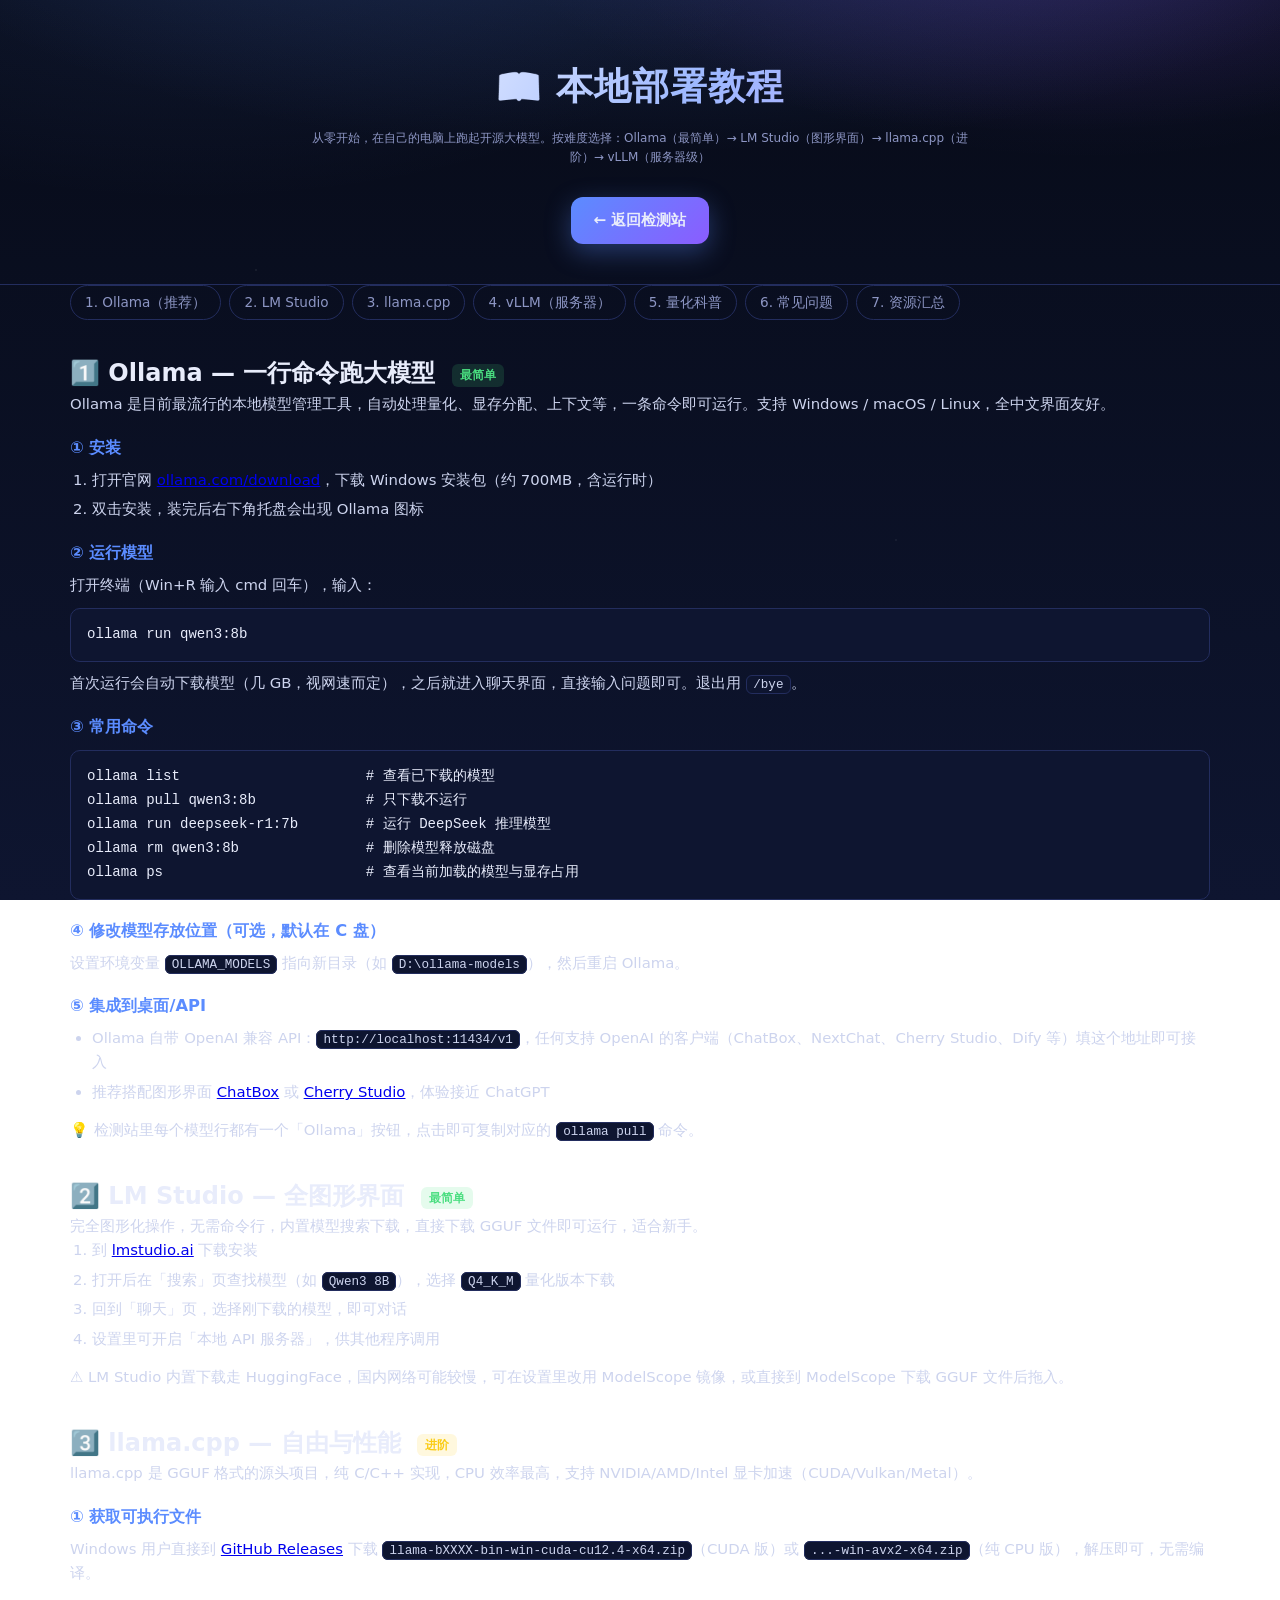
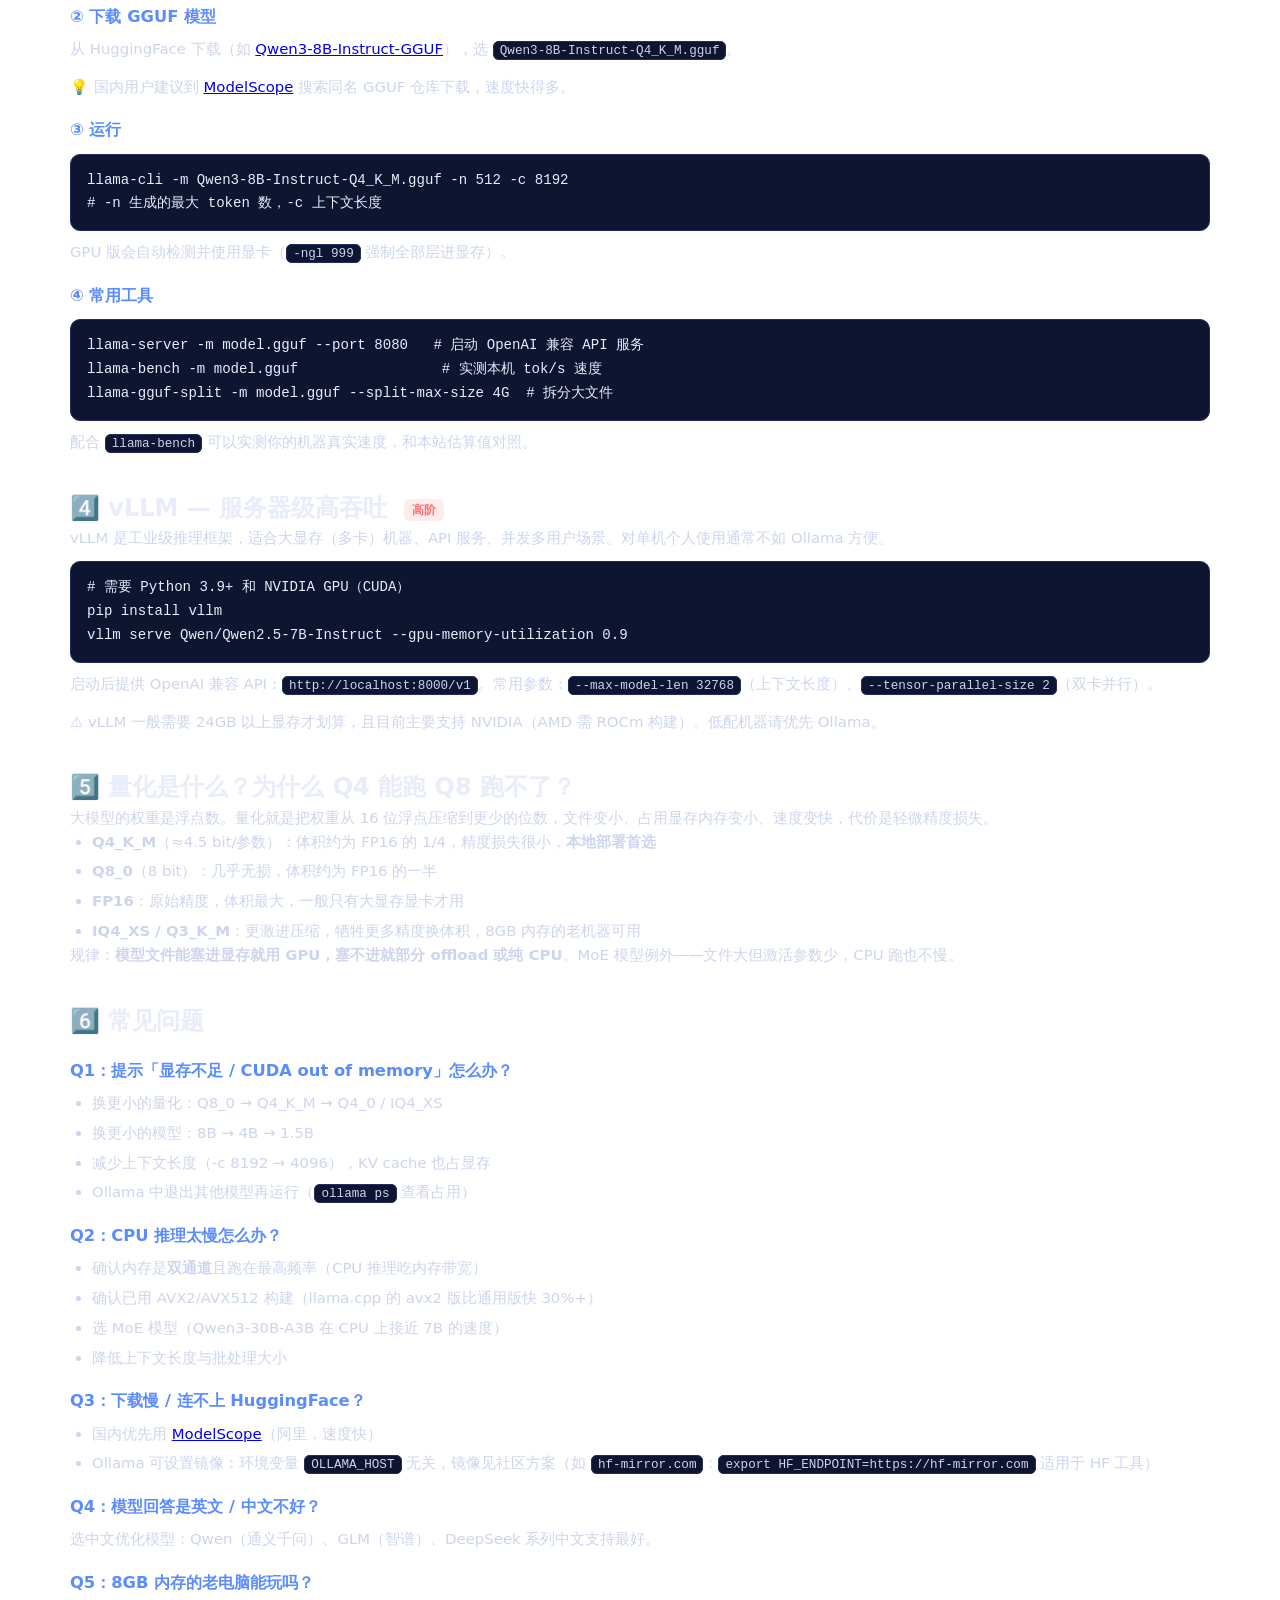
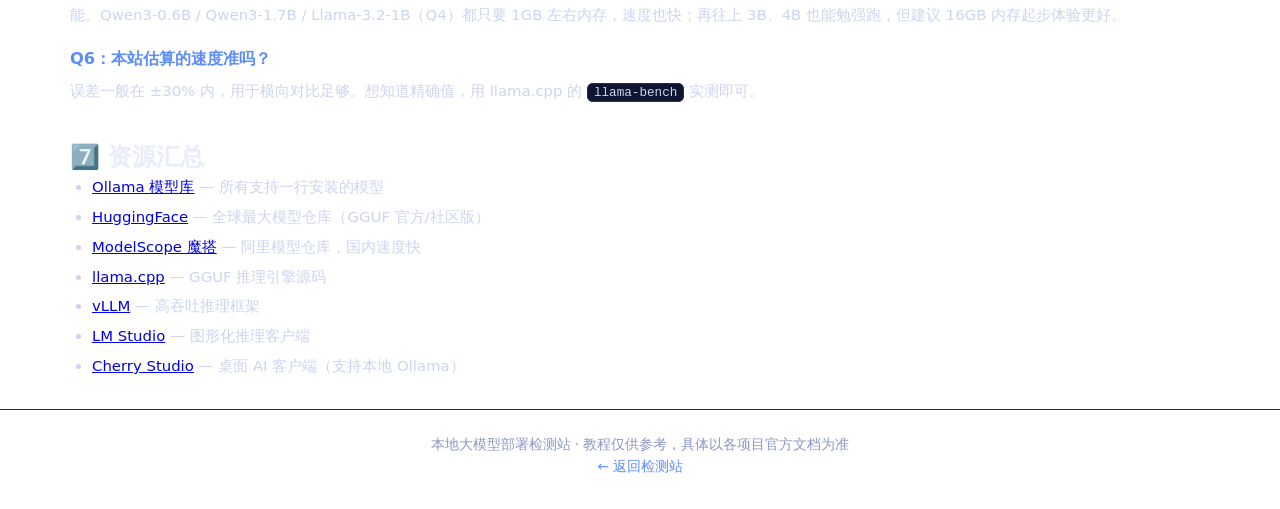
==== tutorials.html @ 951762ef "deploy: local-llm-check 站点" ====
<!DOCTYPE html>
<html lang="zh-CN">
<head>
<meta charset="UTF-8">
<meta name="viewport" content="width=device-width, initial-scale=1.0">
<title>本地部署教程 · 本地大模型部署检测站</title>
<meta name="description" content="开源大模型本地部署教程：Ollama、LM Studio、llama.cpp、vLLM 详细步骤，含量化科普与常见问题">
<link rel="stylesheet" href="css/style.css">
</head>
<body>

<header class="hero">
  <div class="wrap">
    <h1>📖 本地部署教程</h1>
    <p class="sub">从零开始，在自己的电脑上跑起开源大模型。按难度选择：Ollama（最简单）→ LM Studio（图形界面）→ llama.cpp（进阶）→ vLLM（服务器级）</p>
    <div class="hero-actions">
      <a class="btn primary" href="index.html">← 返回检测站</a>
    </div>
  </div>
</header>

<main class="wrap tutorial">

  <nav class="toc">
    <a href="#ollama">1. Ollama（推荐）</a>
    <a href="#lmstudio">2. LM Studio</a>
    <a href="#llamacpp">3. llama.cpp</a>
    <a href="#vllm">4. vLLM（服务器）</a>
    <a href="#quant">5. 量化科普</a>
    <a href="#faq">6. 常见问题</a>
    <a href="#links">7. 资源汇总</a>
  </nav>

  <!-- ================= Ollama ================= -->
  <section id="ollama">
    <h2>1️⃣ Ollama — 一行命令跑大模型 <span class="tag easy">最简单</span></h2>
    <p>Ollama 是目前最流行的本地模型管理工具，自动处理量化、显存分配、上下文等，一条命令即可运行。支持 Windows / macOS / Linux，全中文界面友好。</p>

    <h3>① 安装</h3>
    <ol>
      <li>打开官网 <a href="https://ollama.com/download" target="_blank" rel="noopener">ollama.com/download</a>，下载 Windows 安装包（约 700MB，含运行时）</li>
      <li>双击安装，装完后右下角托盘会出现 Ollama 图标</li>
    </ol>

    <h3>② 运行模型</h3>
    <p>打开终端（Win+R 输入 cmd 回车），输入：</p>
    <pre>ollama run qwen3:8b</pre>
    <p>首次运行会自动下载模型（几 GB，视网速而定），之后就进入聊天界面，直接输入问题即可。退出用 <code>/bye</code>。</p>

    <h3>③ 常用命令</h3>
    <pre>ollama list                      # 查看已下载的模型
ollama pull qwen3:8b             # 只下载不运行
ollama run deepseek-r1:7b        # 运行 DeepSeek 推理模型
ollama rm qwen3:8b               # 删除模型释放磁盘
ollama ps                        # 查看当前加载的模型与显存占用</pre>

    <h3>④ 修改模型存放位置（可选，默认在 C 盘）</h3>
    <p>设置环境变量 <code>OLLAMA_MODELS</code> 指向新目录（如 <code>D:\ollama-models</code>），然后重启 Ollama。</p>

    <h3>⑤ 集成到桌面/API</h3>
    <ul>
      <li>Ollama 自带 OpenAI 兼容 API：<code>http://localhost:11434/v1</code>，任何支持 OpenAI 的客户端（ChatBox、NextChat、Cherry Studio、Dify 等）填这个地址即可接入</li>
      <li>推荐搭配图形界面 <a href="https://chatboxai.app/zh" target="_blank" rel="noopener">ChatBox</a> 或 <a href="https://github.com/CherryHQ/cherry-studio" target="_blank" rel="noopener">Cherry Studio</a>，体验接近 ChatGPT</li>
    </ul>
    <p class="hint">💡 检测站里每个模型行都有一个「Ollama」按钮，点击即可复制对应的 <code>ollama pull</code> 命令。</p>
  </section>

  <!-- ================= LM Studio ================= -->
  <section id="lmstudio">
    <h2>2️⃣ LM Studio — 全图形界面 <span class="tag easy">最简单</span></h2>
    <p>完全图形化操作，无需命令行，内置模型搜索下载，直接下载 GGUF 文件即可运行，适合新手。</p>
    <ol>
      <li>到 <a href="https://lmstudio.ai/" target="_blank" rel="noopener">lmstudio.ai</a> 下载安装</li>
      <li>打开后在「搜索」页查找模型（如 <code>Qwen3 8B</code>），选择 <code>Q4_K_M</code> 量化版本下载</li>
      <li>回到「聊天」页，选择刚下载的模型，即可对话</li>
      <li>设置里可开启「本地 API 服务器」，供其他程序调用</li>
    </ol>
    <p class="hint">⚠️ LM Studio 内置下载走 HuggingFace，国内网络可能较慢，可在设置里改用 ModelScope 镜像，或直接到 ModelScope 下载 GGUF 文件后拖入。</p>
  </section>

  <!-- ================= llama.cpp ================= -->
  <section id="llamacpp">
    <h2>3️⃣ llama.cpp — 自由与性能 <span class="tag mid">进阶</span></h2>
    <p>llama.cpp 是 GGUF 格式的源头项目，纯 C/C++ 实现，CPU 效率最高，支持 NVIDIA/AMD/Intel 显卡加速（CUDA/Vulkan/Metal）。</p>

    <h3>① 获取可执行文件</h3>
    <p>Windows 用户直接到 <a href="https://github.com/ggml-org/llama.cpp/releases" target="_blank" rel="noopener">GitHub Releases</a> 下载 <code>llama-bXXXX-bin-win-cuda-cu12.4-x64.zip</code>（CUDA 版）或 <code>...-win-avx2-x64.zip</code>（纯 CPU 版），解压即可，无需编译。</p>

    <h3>② 下载 GGUF 模型</h3>
    <p>从 HuggingFace 下载（如 <a href="https://huggingface.co/Qwen/Qwen3-8B-Instruct-GGUF" target="_blank" rel="noopener">Qwen3-8B-Instruct-GGUF</a>），选 <code>Qwen3-8B-Instruct-Q4_K_M.gguf</code>。</p>
    <p class="hint">💡 国内用户建议到 <a href="https://modelscope.cn" target="_blank" rel="noopener">ModelScope</a> 搜索同名 GGUF 仓库下载，速度快得多。</p>

    <h3>③ 运行</h3>
    <pre>llama-cli -m Qwen3-8B-Instruct-Q4_K_M.gguf -n 512 -c 8192
# -n 生成的最大 token 数，-c 上下文长度</pre>
    <p>GPU 版会自动检测并使用显卡（<code>-ngl 999</code> 强制全部层进显存）。</p>

    <h3>④ 常用工具</h3>
    <pre>llama-server -m model.gguf --port 8080   # 启动 OpenAI 兼容 API 服务
llama-bench -m model.gguf                 # 实测本机 tok/s 速度
llama-gguf-split -m model.gguf --split-max-size 4G  # 拆分大文件</pre>
    <p>配合 <code>llama-bench</code> 可以实测你的机器真实速度，和本站估算值对照。</p>
  </section>

  <!-- ================= vLLM ================= -->
  <section id="vllm">
    <h2>4️⃣ vLLM — 服务器级高吞吐 <span class="tag hard">高阶</span></h2>
    <p>vLLM 是工业级推理框架，适合大显存（多卡）机器、API 服务、并发多用户场景。对单机个人使用通常不如 Ollama 方便。</p>
    <pre># 需要 Python 3.9+ 和 NVIDIA GPU（CUDA）
pip install vllm
vllm serve Qwen/Qwen2.5-7B-Instruct --gpu-memory-utilization 0.9</pre>
    <p>启动后提供 OpenAI 兼容 API：<code>http://localhost:8000/v1</code>。常用参数：<code>--max-model-len 32768</code>（上下文长度）、<code>--tensor-parallel-size 2</code>（双卡并行）。</p>
    <p class="hint">⚠️ vLLM 一般需要 24GB 以上显存才划算，且目前主要支持 NVIDIA（AMD 需 ROCm 构建）。低配机器请优先 Ollama。</p>
  </section>

  <!-- ================= 量化 ================= -->
  <section id="quant">
    <h2>5️⃣ 量化是什么？为什么 Q4 能跑 Q8 跑不了？</h2>
    <p>大模型的权重是浮点数。量化就是把权重从 16 位浮点压缩到更少的位数，文件变小、占用显存内存变小、速度变快，代价是轻微精度损失。</p>
    <ul>
      <li><b>Q4_K_M</b>（≈4.5 bit/参数）：体积约为 FP16 的 1/4，精度损失很小，<b>本地部署首选</b></li>
      <li><b>Q8_0</b>（8 bit）：几乎无损，体积约为 FP16 的一半</li>
      <li><b>FP16</b>：原始精度，体积最大，一般只有大显存显卡才用</li>
      <li><b>IQ4_XS / Q3_K_M</b>：更激进压缩，牺牲更多精度换体积，8GB 内存的老机器可用</li>
    </ul>
    <p>规律：<b>模型文件能塞进显存就用 GPU，塞不进就部分 offload 或纯 CPU</b>。MoE 模型例外——文件大但激活参数少，CPU 跑也不慢。</p>
  </section>

  <!-- ================= FAQ ================= -->
  <section id="faq">
    <h2>6️⃣ 常见问题</h2>
    <h3>Q1：提示「显存不足 / CUDA out of memory」怎么办？</h3>
    <ul>
      <li>换更小的量化：Q8_0 → Q4_K_M → Q4_0 / IQ4_XS</li>
      <li>换更小的模型：8B → 4B → 1.5B</li>
      <li>减少上下文长度（-c 8192 → 4096），KV cache 也占显存</li>
      <li>Ollama 中退出其他模型再运行（<code>ollama ps</code> 查看占用）</li>
    </ul>
    <h3>Q2：CPU 推理太慢怎么办？</h3>
    <ul>
      <li>确认内存是<b>双通道</b>且跑在最高频率（CPU 推理吃内存带宽）</li>
      <li>确认已用 AVX2/AVX512 构建（llama.cpp 的 avx2 版比通用版快 30%+）</li>
      <li>选 MoE 模型（Qwen3-30B-A3B 在 CPU 上接近 7B 的速度）</li>
      <li>降低上下文长度与批处理大小</li>
    </ul>
    <h3>Q3：下载慢 / 连不上 HuggingFace？</h3>
    <ul>
      <li>国内优先用 <a href="https://modelscope.cn" target="_blank" rel="noopener">ModelScope</a>（阿里，速度快）</li>
      <li>Ollama 可设置镜像：环境变量 <code>OLLAMA_HOST</code> 无关，镜像见社区方案（如 <code>hf-mirror.com</code>：<code>export HF_ENDPOINT=https://hf-mirror.com</code> 适用于 HF 工具）</li>
    </ul>
    <h3>Q4：模型回答是英文 / 中文不好？</h3>
    <p>选中文优化模型：Qwen（通义千问）、GLM（智谱）、DeepSeek 系列中文支持最好。</p>
    <h3>Q5：8GB 内存的老电脑能玩吗？</h3>
    <p>能。Qwen3-0.6B / Qwen3-1.7B / Llama-3.2-1B（Q4）都只要 1GB 左右内存，速度也快；再往上 3B、4B 也能勉强跑，但建议 16GB 内存起步体验更好。</p>
    <h3>Q6：本站估算的速度准吗？</h3>
    <p>误差一般在 ±30% 内，用于横向对比足够。想知道精确值，用 llama.cpp 的 <code>llama-bench</code> 实测即可。</p>
  </section>

  <!-- ================= 资源 ================= -->
  <section id="links">
    <h2>7️⃣ 资源汇总</h2>
    <ul>
      <li><a href="https://ollama.com/library" target="_blank" rel="noopener">Ollama 模型库</a> — 所有支持一行安装的模型</li>
      <li><a href="https://huggingface.co/models" target="_blank" rel="noopener">HuggingFace</a> — 全球最大模型仓库（GGUF 官方/社区版）</li>
      <li><a href="https://modelscope.cn" target="_blank" rel="noopener">ModelScope 魔搭</a> — 阿里模型仓库，国内速度快</li>
      <li><a href="https://github.com/ggml-org/llama.cpp" target="_blank" rel="noopener">llama.cpp</a> — GGUF 推理引擎源码</li>
      <li><a href="https://github.com/vllm-project/vllm" target="_blank" rel="noopener">vLLM</a> — 高吞吐推理框架</li>
      <li><a href="https://lmstudio.ai/" target="_blank" rel="noopener">LM Studio</a> — 图形化推理客户端</li>
      <li><a href="https://github.com/CherryHQ/cherry-studio" target="_blank" rel="noopener">Cherry Studio</a> — 桌面 AI 客户端（支持本地 Ollama）</li>
    </ul>
  </section>

</main>

<footer>
  <div class="wrap">
    <p>本地大模型部署检测站 · 教程仅供参考，具体以各项目官方文档为准</p>
    <p><a href="index.html">← 返回检测站</a></p>
  </div>
</footer>

</body>
</html>
---- css/style.css ----
/* ============================================================
 * 本地大模型部署检测站 — 深色主题 v2（精致化）
 * ============================================================ */
:root {
  --bg: #070b18;
  --bg2: #0e1530;
  --card: #121a38;
  --card2: #17204a;
  --border: #232d5e;
  --text: #e8ecfb;
  --muted: #8d96c4;
  --accent: #5b8cff;
  --accent2: #8b5cff;
  --green: #4ade80;
  --yellow: #facc15;
  --red: #f87171;
  --radius: 14px;
  --glow: 0 8px 30px rgba(0, 0, 0, 0.35);
}

* { box-sizing: border-box; margin: 0; padding: 0; }

html { scroll-behavior: smooth; }

body {
  font-family: "Segoe UI", "Microsoft YaHei", system-ui, -apple-system, sans-serif;
  background:
    radial-gradient(1000px 500px at 15% -100px, rgba(91, 140, 255, 0.12), transparent 60%),
    radial-gradient(800px 400px at 85% -80px, rgba(139, 92, 255, 0.10), transparent 60%),
    radial-gradient(2px 2px at 20% 30%, rgba(255,255,255,0.06) 40%, transparent 40%),
    radial-gradient(2px 2px at 70% 60%, rgba(255,255,255,0.05) 40%, transparent 40%),
    linear-gradient(180deg, var(--bg) 0%, var(--bg2) 100%);
  background-attachment: fixed;
  color: var(--text);
  line-height: 1.6;
  min-height: 100vh;
}

::selection { background: rgba(91, 140, 255, 0.35); }

/* 自定义滚动条 */
::-webkit-scrollbar { width: 10px; height: 10px; }
::-webkit-scrollbar-track { background: var(--bg); }
::-webkit-scrollbar-thumb { background: #2c386e; border-radius: 6px; border: 2px solid var(--bg); }
::-webkit-scrollbar-thumb:hover { background: var(--accent); }

.wrap { max-width: 1180px; margin: 0 auto; padding: 0 20px; }

/* ---------- 头部 ---------- */
.hero {
  background:
    radial-gradient(1200px 420px at 50% -120px, rgba(91, 140, 255, 0.22), transparent 65%),
    radial-gradient(900px 320px at 82% -60px, rgba(139, 92, 255, 0.18), transparent 60%);
  border-bottom: 1px solid var(--border);
  padding: 58px 0 40px;
  text-align: center;
  position: relative;
  overflow: hidden;
}
.hero::after {
  content: "";
  position: absolute;
  left: 50%; bottom: -1px;
  transform: translateX(-50%);
  width: 70%; height: 1px;
  background: linear-gradient(90deg, transparent, rgba(91,140,255,0.6), rgba(139,92,255,0.6), transparent);
}
.hero h1 {
  font-size: 2.3rem;
  letter-spacing: 1px;
  background: linear-gradient(120deg, #ffffff 20%, #9db8ff 55%, #c3a8ff 90%);
  -webkit-background-clip: text;
  background-clip: text;
  -webkit-text-fill-color: transparent;
}
.hero .sub { color: var(--muted); margin: 12px auto 30px; max-width: 660px; }
.hero-actions { display: flex; gap: 12px; justify-content: center; flex-wrap: wrap; }
.status { margin-top: 16px; color: var(--green); font-size: 0.92rem; min-height: 1.4em; }
.bench-result { margin-top: 8px; color: var(--muted); font-size: 0.85rem; }

/* ---------- 按钮 ---------- */
.btn {
  display: inline-block;
  border: 1px solid var(--border);
  background: var(--card);
  color: var(--text);
  padding: 11px 22px;
  border-radius: 12px;
  font-size: 0.95rem;
  cursor: pointer;
  text-decoration: none;
  transition: all 0.18s ease;
  box-shadow: var(--glow);
}
.btn:hover { border-color: var(--accent); transform: translateY(-2px); box-shadow: 0 10px 34px rgba(91, 140, 255, 0.18); }
.btn:active { transform: translateY(0); }
.btn.primary {
  background: linear-gradient(135deg, var(--accent), var(--accent2));
  border: none; font-weight: 600;
  box-shadow: 0 8px 26px rgba(91, 140, 255, 0.35);
}
.btn.primary:hover { filter: brightness(1.12); box-shadow: 0 12px 34px rgba(91, 140, 255, 0.45); }
.btn.primary:disabled { opacity: 0.6; cursor: wait; transform: none; filter: none; }
.btn.ghost { background: rgba(18, 26, 56, 0.6); }

/* ---------- 卡片 ---------- */
.card {
  background: linear-gradient(180deg, var(--card) 0%, var(--card2) 100%);
  border: 1px solid var(--border);
  border-radius: var(--radius);
  padding: 26px 28px;
  margin: 22px 0;
  box-shadow: var(--glow);
  transition: border-color 0.2s;
}
.card:hover { border-color: rgba(91, 140, 255, 0.45); }
.card h2 { font-size: 1.25rem; margin-bottom: 16px; display: flex; align-items: center; gap: 8px; }
.card h2::after {
  content: "";
  flex: 1; height: 1px;
  background: linear-gradient(90deg, rgba(91,140,255,0.4), transparent);
  margin-left: 8px;
}

/* ---------- 推荐横幅 ---------- */
.rec-grid { display: grid; grid-template-columns: repeat(auto-fit, minmax(250px, 1fr)); gap: 14px; }
.rec-card {
  position: relative;
  background: var(--bg2);
  border: 1px solid var(--border);
  border-radius: 12px;
  padding: 16px 18px;
  overflow: hidden;
  transition: transform 0.18s, border-color 0.18s;
}
.rec-card:hover { transform: translateY(-3px); border-color: var(--accent); }
.rec-card::before {
  content: "";
  position: absolute; inset: 0 0 auto 0; height: 3px;
  background: linear-gradient(90deg, var(--accent), var(--accent2));
  opacity: 0.8;
}
.rec-card .rec-title { font-weight: 700; font-size: 1rem; display: flex; align-items: center; gap: 8px; }
.rec-card .rec-why { color: var(--muted); font-size: 0.78rem; margin: 4px 0 8px; }
.rec-card .rec-speed { font-size: 1.15rem; font-weight: 700; color: var(--green); font-variant-numeric: tabular-nums; }
.rec-card .rec-links { margin-top: 10px; display: flex; gap: 6px; flex-wrap: wrap; }
.rec-card.warn { border-color: rgba(250, 204, 21, 0.5); }
.rec-card.warn::before { background: linear-gradient(90deg, var(--yellow), var(--red)); }

/* ---------- 检测结果 ---------- */
.spec-grid {
  display: grid;
  grid-template-columns: repeat(auto-fit, minmax(170px, 1fr));
  gap: 12px;
}
.spec {
  background: var(--bg2);
  border: 1px solid var(--border);
  border-radius: 12px;
  padding: 13px 15px;
  transition: border-color 0.2s;
}
.spec:hover { border-color: rgba(91, 140, 255, 0.4); }
.spec .k { font-size: 0.78rem; color: var(--muted); margin-bottom: 4px; letter-spacing: 0.5px; }
.spec .v { font-size: 0.95rem; word-break: break-all; }

.hint { color: var(--muted); font-size: 0.85rem; margin-top: 14px; }
.hint b { color: var(--text); }

/* ---------- 手动修正 ---------- */
.manual { margin-top: 16px; border-top: 1px dashed var(--border); padding-top: 14px; }
.manual summary { cursor: pointer; color: var(--accent); font-size: 0.95rem; }
.manual summary:hover { color: #9db8ff; }
.manual-grid {
  display: grid;
  grid-template-columns: repeat(auto-fit, minmax(180px, 1fr));
  gap: 12px;
  margin-top: 14px;
}
.manual-grid label { display: flex; flex-direction: column; gap: 6px; font-size: 0.85rem; color: var(--muted); }
.manual-grid input, .manual-grid select {
  background: var(--bg2);
  border: 1px solid var(--border);
  color: var(--text);
  border-radius: 10px;
  padding: 8px 10px;
  font-size: 0.95rem;
  outline: none;
  transition: border-color 0.15s;
}
.manual-grid input:focus, .manual-grid select:focus { border-color: var(--accent); }
.manual-apply { align-self: end; }

/* ---------- 工具栏 ---------- */
.toolbar { display: flex; flex-wrap: wrap; gap: 12px; align-items: center; margin-bottom: 16px; }
.quant-tabs { display: flex; gap: 6px; flex-wrap: wrap; }
.quant-tab {
  padding: 6px 13px;
  border: 1px solid var(--border);
  border-radius: 999px;
  font-size: 0.82rem;
  cursor: pointer;
  color: var(--muted);
  transition: all 0.15s;
  user-select: none;
}
.quant-tab:hover { color: var(--text); border-color: var(--accent); }
.quant-tab.active {
  background: linear-gradient(135deg, var(--accent), var(--accent2));
  color: #fff; border-color: transparent;
  box-shadow: 0 4px 16px rgba(91, 140, 255, 0.35);
}
.filters { display: flex; gap: 6px; flex-wrap: wrap; }
.chip {
  padding: 5px 13px;
  border-radius: 999px;
  font-size: 0.82rem;
  cursor: pointer;
  border: 1px solid var(--border);
  color: var(--muted);
  transition: all 0.15s;
  user-select: none;
}
.chip:hover { color: var(--text); border-color: var(--accent); }
.chip.active {
  background: var(--accent);
  color: #fff; border-color: transparent;
  box-shadow: 0 4px 14px rgba(91, 140, 255, 0.3);
}
.toolbar-right { margin-left: auto; display: flex; gap: 8px; }
.toolbar-right input, .toolbar-right select {
  background: var(--bg2);
  border: 1px solid var(--border);
  color: var(--text);
  border-radius: 10px;
  padding: 8px 12px;
  font-size: 0.9rem;
  outline: none;
  transition: border-color 0.15s;
}
.toolbar-right input:focus, .toolbar-right select:focus { border-color: var(--accent); }

/* ---------- 表格 ---------- */
.table-scroll { overflow-x: auto; border-radius: 10px; border: 1px solid var(--border); }
table { width: 100%; border-collapse: collapse; min-width: 920px; font-size: 0.9rem; }
th {
  text-align: left;
  color: var(--muted);
  font-weight: 500;
  font-size: 0.78rem;
  padding: 11px 12px;
  background: rgba(14, 21, 48, 0.8);
  border-bottom: 1px solid var(--border);
  white-space: nowrap;
  position: sticky; top: 0;
}
td { padding: 12px; border-bottom: 1px solid rgba(35, 45, 94, 0.45); vertical-align: top; }
tbody tr:nth-child(even) { background: rgba(14, 21, 48, 0.35); }
tbody tr { transition: background 0.12s; }
tbody tr:hover { background: rgba(91, 140, 255, 0.09); }
tr[data-level="red"] td { opacity: 0.5; }
tr[data-level="yellow"] td { opacity: 0.85; }

.m-name { font-weight: 600; white-space: nowrap; }
.moe {
  background: linear-gradient(135deg, var(--accent), var(--accent2));
  color: #fff; font-size: 0.66rem; padding: 1px 6px; border-radius: 6px; vertical-align: 1px;
}
.m-note { font-weight: 400; color: var(--muted); font-size: 0.76rem; margin-top: 3px; white-space: normal; max-width: 240px; }
.sub { color: var(--muted); font-size: 0.75rem; }
.num { white-space: nowrap; }
.speed-num { font-size: 1.1rem; font-weight: 700; color: var(--green); font-variant-numeric: tabular-nums; }

.badge {
  display: inline-block;
  padding: 2px 9px;
  border-radius: 999px;
  font-size: 0.76rem;
  font-weight: 600;
  white-space: nowrap;
}
.badge.green { background: rgba(74, 222, 128, 0.14); color: var(--green); border: 1px solid rgba(74, 222, 128, 0.3); }
.badge.yellow { background: rgba(250, 204, 21, 0.14); color: var(--yellow); border: 1px solid rgba(250, 204, 21, 0.3); }
.badge.red { background: rgba(248, 113, 113, 0.14); color: var(--red); border: 1px solid rgba(248, 113, 113, 0.3); }
.reason { color: var(--muted); font-size: 0.74rem; margin-top: 3px; max-width: 230px; }

.btn-link {
  display: inline-block;
  margin: 2px 3px 2px 0;
  padding: 4px 10px;
  border-radius: 8px;
  border: 1px solid var(--border);
  background: var(--bg2);
  color: var(--accent);
  font-size: 0.78rem;
  cursor: pointer;
  text-decoration: none;
  white-space: nowrap;
  transition: all 0.15s;
}
.btn-link:hover { border-color: var(--accent); transform: translateY(-1px); }
.btn-link.ms { color: #ff8a5c; }
.btn-link.copy { color: var(--muted); }
.btn-link.copy:hover { color: var(--green); border-color: var(--green); }

.empty { text-align: center; color: var(--muted); padding: 30px !important; }

/* ---------- 图表 ---------- */
.chart { display: flex; flex-direction: column; gap: 8px; }
.bar-row { display: flex; align-items: center; gap: 10px; }
.bar-label { width: 220px; font-size: 0.82rem; white-space: nowrap; overflow: hidden; text-overflow: ellipsis; text-align: right; color: var(--muted); }
.bar-track { flex: 1; background: var(--bg2); border-radius: 6px; height: 18px; overflow: hidden; border: 1px solid rgba(35, 45, 94, 0.6); }
.bar-fill { height: 100%; border-radius: 6px; min-width: 2px; transition: width 0.5s ease; }
.bar-val { width: 64px; font-size: 0.82rem; font-weight: 600; font-variant-numeric: tabular-nums; }

/* ---------- 图例 ---------- */
.legend { list-style: none; display: flex; flex-direction: column; gap: 8px; font-size: 0.92rem; color: var(--text); }
.legend .badge { margin-right: 8px; }
.disclaimer { color: var(--muted); font-size: 0.8rem; margin-top: 16px; }
code { background: var(--bg2); border: 1px solid var(--border); border-radius: 6px; padding: 1px 6px; font-size: 0.85em; }

/* ---------- 页脚 ---------- */
footer {
  border-top: 1px solid var(--border);
  padding: 24px 0 32px;
  margin-top: 30px;
  color: var(--muted);
  font-size: 0.85rem;
  text-align: center;
}
footer a { color: var(--accent); text-decoration: none; }
footer a:hover { color: #9db8ff; }

/* ---------- 教程页 ---------- */
.toc { display: flex; gap: 8px; flex-wrap: wrap; margin-bottom: 20px; }
.toc a {
  padding: 6px 14px;
  border: 1px solid var(--border);
  border-radius: 999px;
  color: var(--muted);
  text-decoration: none;
  font-size: 0.85rem;
  transition: all 0.15s;
}
.toc a:hover { color: var(--accent); border-color: var(--accent); }
.tutorial h2 { margin-top: 34px; }
.tutorial h3 { margin: 18px 0 8px; font-size: 1.02rem; color: var(--accent); }
.tutorial p, .tutorial li { font-size: 0.93rem; color: #cdd4ee; }
.tutorial ol, .tutorial ul { padding-left: 22px; display: flex; flex-direction: column; gap: 6px; }
.tutorial pre {
  background: var(--bg2);
  border: 1px solid var(--border);
  border-radius: 10px;
  padding: 14px 16px;
  overflow-x: auto;
  margin: 10px 0;
  font-size: 0.88rem;
  line-height: 1.7;
}
.tutorial .tag {
  display: inline-block;
  font-size: 0.72rem;
  padding: 2px 8px;
  border-radius: 6px;
  margin-left: 8px;
  vertical-align: 2px;
}
.tag.easy { background: rgba(74, 222, 128, 0.14); color: var(--green); }
.tag.mid { background: rgba(250, 204, 21, 0.14); color: var(--yellow); }
.tag.hard { background: rgba(248, 113, 113, 0.14); color: var(--red); }

@media (max-width: 720px) {
  .hero h1 { font-size: 1.6rem; }
  .bar-label { width: 120px; }
  .toolbar-right { margin-left: 0; width: 100%; }
  .toolbar-right input { flex: 1; }
}
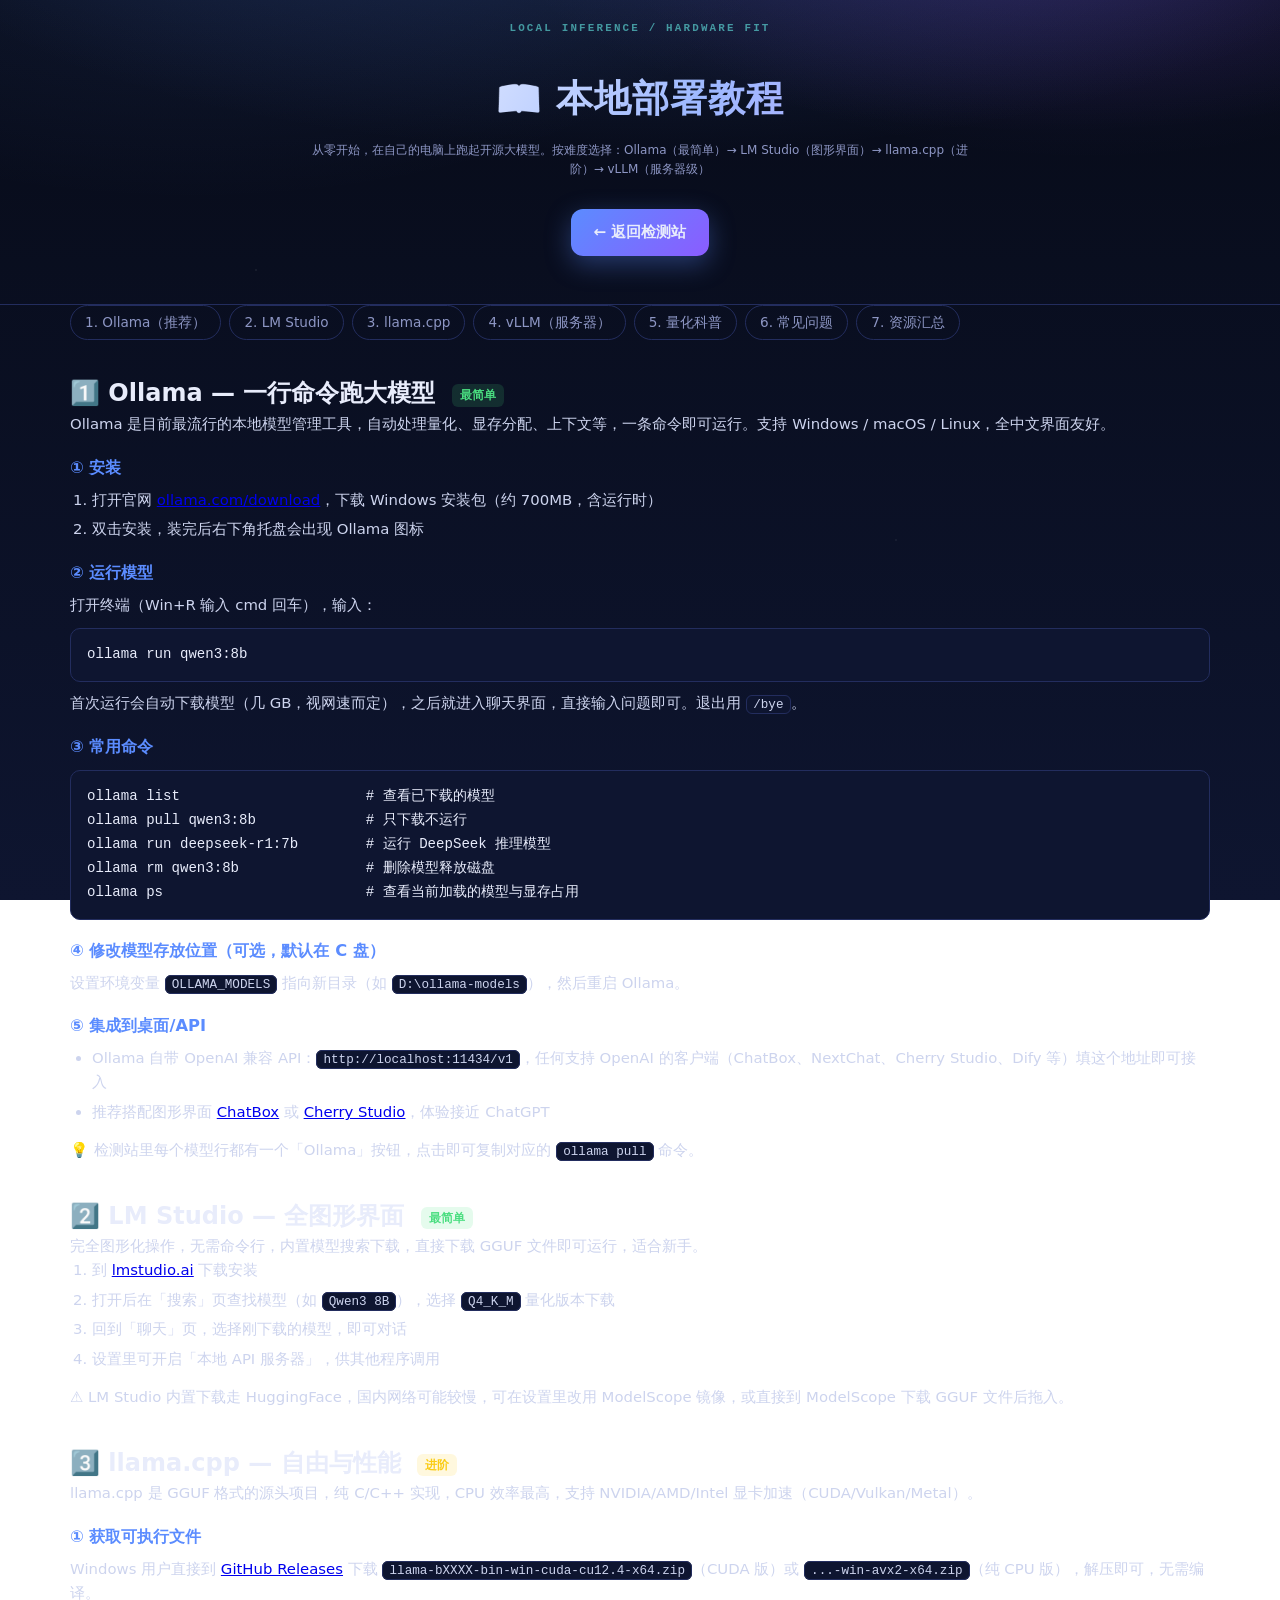
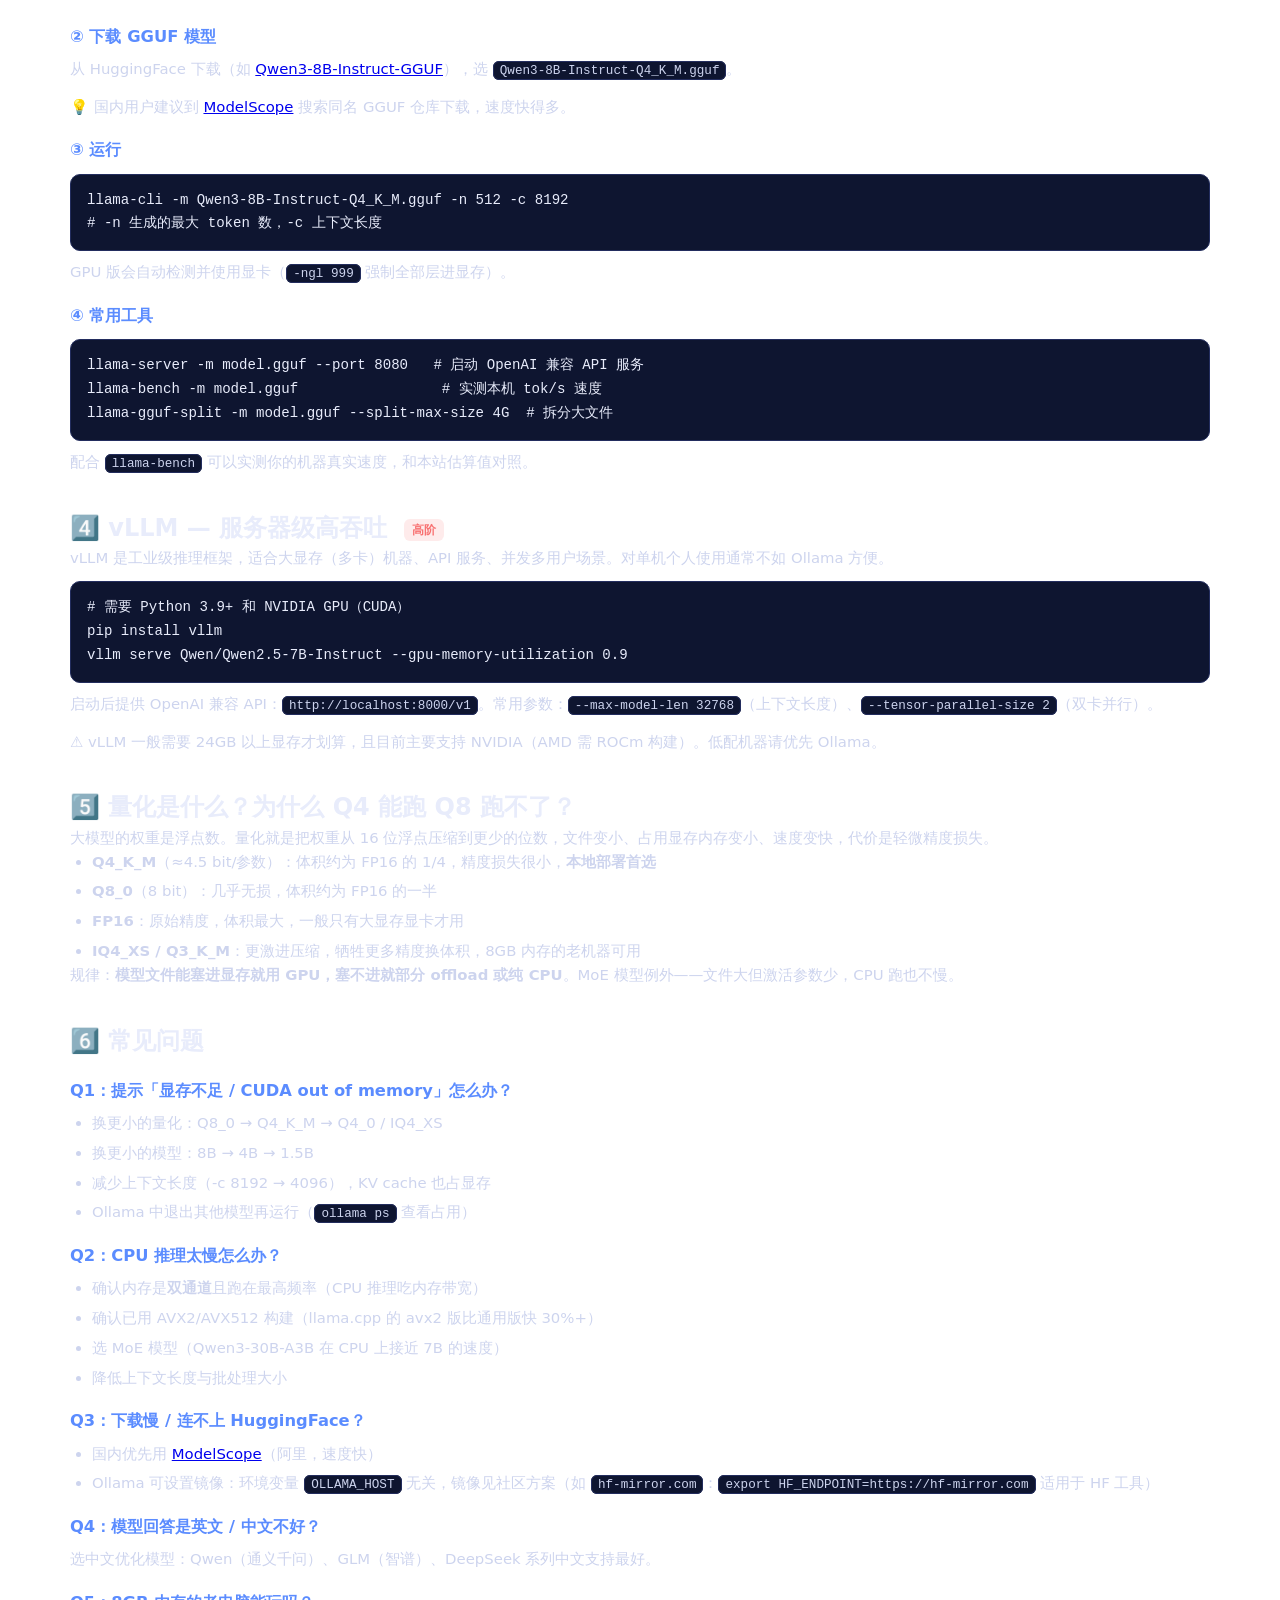
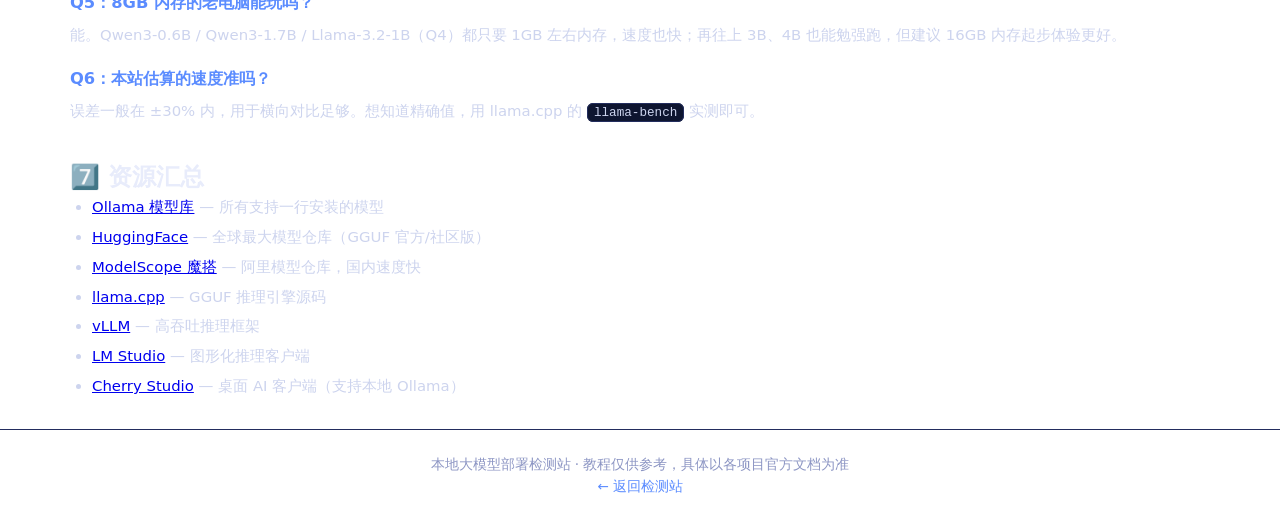
==== commit ff4b654e: "feat: enhance local hardware detection and model catalog" ====
--- a/tutorials.html
+++ b/tutorials.html
@@ -3,6 +3,7 @@
 <head>
 <meta charset="UTF-8">
 <meta name="viewport" content="width=device-width, initial-scale=1.0">
+<link rel="icon" href="data:,">
 <title>本地部署教程 · 本地大模型部署检测站</title>
 <meta name="description" content="开源大模型本地部署教程：Ollama、LM Studio、llama.cpp、vLLM 详细步骤，含量化科普与常见问题">
 <link rel="stylesheet" href="css/style.css">
--- a/css/style.css
+++ b/css/style.css
@@ -11,6 +11,8 @@
   --muted: #8d96c4;
   --accent: #5b8cff;
   --accent2: #8b5cff;
+  --cyan: #63e6e2;
+  --orange: #ff9b62;
   --green: #4ade80;
   --yellow: #facc15;
   --red: #f87171;
@@ -23,7 +25,7 @@
 html { scroll-behavior: smooth; }
 
 body {
-  font-family: "Segoe UI", "Microsoft YaHei", system-ui, -apple-system, sans-serif;
+  font-family: "Aptos", "Segoe UI", "Microsoft YaHei", system-ui, -apple-system, sans-serif;
   background:
     radial-gradient(1000px 500px at 15% -100px, rgba(91, 140, 255, 0.12), transparent 60%),
     radial-gradient(800px 400px at 85% -80px, rgba(139, 92, 255, 0.10), transparent 60%),
@@ -52,10 +54,21 @@
     radial-gradient(1200px 420px at 50% -120px, rgba(91, 140, 255, 0.22), transparent 65%),
     radial-gradient(900px 320px at 82% -60px, rgba(139, 92, 255, 0.18), transparent 60%);
   border-bottom: 1px solid var(--border);
-  padding: 58px 0 40px;
+  padding: 70px 0 48px;
   text-align: center;
   position: relative;
   overflow: hidden;
+}
+.hero::before {
+  content: "LOCAL INFERENCE / HARDWARE FIT";
+  position: absolute;
+  top: 22px;
+  left: 50%;
+  transform: translateX(-50%);
+  color: rgba(99, 230, 226, 0.62);
+  font: 700 0.68rem/1.2 ui-monospace, SFMono-Regular, Consolas, monospace;
+  letter-spacing: 0.2em;
+  white-space: nowrap;
 }
 .hero::after {
   content: "";
@@ -102,10 +115,14 @@
 .btn.primary:hover { filter: brightness(1.12); box-shadow: 0 12px 34px rgba(91, 140, 255, 0.45); }
 .btn.primary:disabled { opacity: 0.6; cursor: wait; transform: none; filter: none; }
 .btn.ghost { background: rgba(18, 26, 56, 0.6); }
+.btn:focus-visible, input:focus-visible, select:focus-visible, summary:focus-visible, a:focus-visible {
+  outline: 2px solid var(--cyan);
+  outline-offset: 3px;
+}
 
 /* ---------- 卡片 ---------- */
 .card {
-  background: linear-gradient(180deg, var(--card) 0%, var(--card2) 100%);
+  background: linear-gradient(145deg, rgba(18, 26, 56, 0.96) 0%, rgba(23, 32, 74, 0.88) 100%);
   border: 1px solid var(--border);
   border-radius: var(--radius);
   padding: 26px 28px;
@@ -190,6 +207,8 @@
 }
 .manual-grid input:focus, .manual-grid select:focus { border-color: var(--accent); }
 .manual-apply { align-self: end; }
+#manual-gpu-search { margin-bottom: 2px; }
+#manual-custom-name-wrap { color: var(--orange); }
 
 /* ---------- 工具栏 ---------- */
 .toolbar { display: flex; flex-wrap: wrap; gap: 12px; align-items: center; margin-bottom: 16px; }
@@ -239,6 +258,30 @@
   transition: border-color 0.15s;
 }
 .toolbar-right input:focus, .toolbar-right select:focus { border-color: var(--accent); }
+
+/* ---------- 在线模型目录 ---------- */
+.model-sync-panel {
+  display: flex;
+  align-items: center;
+  justify-content: space-between;
+  gap: 18px;
+  padding: 14px 16px;
+  margin: -2px 0 16px;
+  border: 1px solid rgba(99, 230, 226, 0.2);
+  border-radius: 12px;
+  background: linear-gradient(100deg, rgba(99, 230, 226, 0.08), rgba(91, 140, 255, 0.08));
+}
+.sync-title { font-weight: 700; letter-spacing: 0.02em; }
+.sync-status { color: var(--muted); font-size: 0.78rem; margin-top: 3px; }
+.sync-button { flex: 0 0 auto; padding: 9px 15px; box-shadow: none; }
+.live-models { display: grid; grid-template-columns: repeat(auto-fill, minmax(220px, 1fr)); gap: 9px; margin: 0 0 18px; }
+.live-heading { grid-column: 1 / -1; color: var(--cyan); font: 700 0.75rem/1.2 ui-monospace, SFMono-Regular, Consolas, monospace; letter-spacing: 0.1em; text-transform: uppercase; }
+.live-model { display: grid; gap: 5px; padding: 12px 13px; border: 1px solid rgba(35, 45, 94, 0.9); border-radius: 10px; background: rgba(7, 11, 24, 0.42); }
+.live-model a { color: var(--text); font-size: 0.88rem; font-weight: 650; text-decoration: none; overflow: hidden; text-overflow: ellipsis; white-space: nowrap; }
+.live-model a:hover { color: var(--cyan); }
+.source-chip { width: max-content; padding: 2px 7px; border-radius: 999px; color: var(--orange); border: 1px solid rgba(255, 155, 98, 0.26); font-size: 0.68rem; }
+.live-meta { color: var(--muted); font-size: 0.72rem; }
+.live-empty { grid-column: 1 / -1; padding: 12px !important; }
 
 /* ---------- 表格 ---------- */
 .table-scroll { overflow-x: auto; border-radius: 10px; border: 1px solid var(--border); }
@@ -370,8 +413,15 @@
 .tag.hard { background: rgba(248, 113, 113, 0.14); color: var(--red); }
 
 @media (max-width: 720px) {
+  .hero { padding-top: 58px; }
   .hero h1 { font-size: 1.6rem; }
   .bar-label { width: 120px; }
   .toolbar-right { margin-left: 0; width: 100%; }
   .toolbar-right input { flex: 1; }
-}
+  .model-sync-panel { align-items: flex-start; flex-direction: column; }
+  .sync-button { width: 100%; }
+}
+
+@media (prefers-reduced-motion: reduce) {
+  *, *::before, *::after { scroll-behavior: auto !important; transition-duration: 0.01ms !important; animation-duration: 0.01ms !important; }
+}
